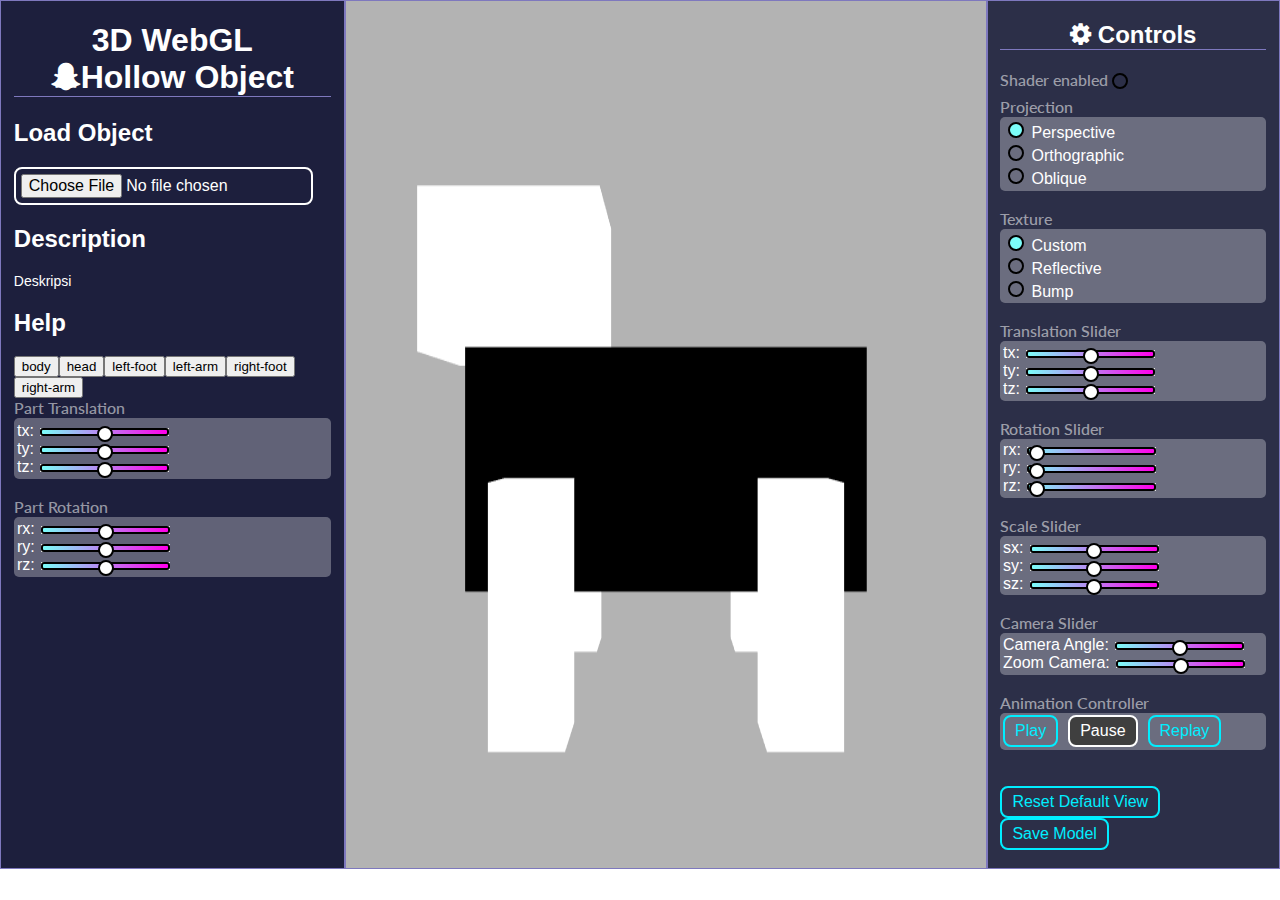
==== src/index.html @ 73cf7f7a "feat: add animationController(play, pause, replay)" ====
<!DOCTYPE html>
<html lang="en">
	<head>
		<meta charset="UTF-8" />
		<meta name="viewport" content="width=device-width, initial-scale=1.0" />
		<title>3D Web GL Hollow Object</title>
        <link rel="preconnect" href="https://fonts.googleapis.com">
        <link rel="preconnect" href="https://fonts.gstatic.com" crossorigin>
        <link rel="stylesheet" type="text/css" href="style.css" />
		<link rel="stylesheet" href="https://cdnjs.cloudflare.com/ajax/libs/font-awesome/4.7.0/css/font-awesome.min.css">
        <link href="https://fonts.cdnfonts.com/css/sf-compact-display" rel="stylesheet">
        <link href="https://fonts.googleapis.com/css2?family=Lato&display=swap" rel="stylesheet">

        <script src="js/utils.js"></script>
       
    </head>
	<body>
		<main id="app">
            <div id="left-pane" class="pane">
				<h1 style="text-align: center;">3D WebGL</br>
                    <i class="fa fa-snapchat-ghost" aria-hidden="true"></i>Hollow Object
                </h1>
                <h2>Load Object</h2>
                <input id="load" type="file" accept=".json"><br>
                
                <h2>Description</h2>
                <p style="font-size: 14px;">Deskripsi</p>
                <div id="tree-controller">
                    <h2>Help</h2>
                </div>
                <div>
					<span class="control-label">Part Translation</span>
					<div class="input-container">
                        <label for="part-tx">tx: </label>
                        <input type="range" min="-6" max="6" step="0.01" value="0" class="slider" id="part-tx" name="part-tx"><br>
                        <label for="part-ty">ty: </label>
                        <input type="range" min="-6" max="6" step="0.01" value="0" class="slider" id="part-ty" name="part-ty"><br>
                        <label for="part-tz">tz: </label>
                        <input type="range" min="-6" max="6" step="0.01" value="0" class="slider" id="part-tz" name="part-tz"><br>
                    </div>
				</div>
                <br>
				<div>
					<span class="control-label">Part Rotation</span>
                    <div class="input-container">
                        <label for="part-rx">rx: </label>
                        <input type="range" min="-180" max="180" value="0" class="slider" id="part-rx" name="part-rx"><br>
                        <label for="part-ry">ry: </label>
                        <input type="range" min="-180" max="180" value="0" class="slider" id="part-ry" name="part-ry"><br>
                        <label for="part-rz">rz: </label>
                        <input type="range" min="-180" max="180" value="0" class="slider" id="part-rz" name="part-rz"><br>
                    </div>
				</div>

			</div>
            <canvas id="canvas" width="1280px" height="720px"></canvas>
			<!-- <canvas id="canvas"></canvas> -->
			<div class="pane">
                <h2 style="text-align: center; border-bottom: 1px solid #7e78be;">
                    <i class="fa fa-gear fa-spin" style="font-size:25px"></i>
                    Controls
                </h2>
                <div>
                    <div style="display: flex; vertical-align: middle; padding-bottom: 5px;">
                        <label for="shader-state" class="control-label">Shader enabled </label>
                        <input type="checkbox" name="shader-state" id="shader-state" unchecked>
                    </div>
                </div>
                
				<div style="padding-bottom:0">
					<span class="control-label">Projection</span>
					<form class ="input-container" id="projection-option">
                        <label>
                          <input type="radio" name="projection-option" value="perspective" id="perspective" checked>
                          Perspective
                        </label>
                        <br>
                        <label>
                          <input type="radio" name="projection-option" value="orthographic" id="orthographic">
                          Orthographic
                        </label>
                        <br>
                        <label>
                          <input type="radio" name="projection-option" value="oblique" id="oblique">
                          Oblique
                        </label>
                      </form>
				</div>
                <br>
                <div style="padding-bottom:0">
					<span class="control-label">Texture</span>
					<form class ="input-container" id="texture-option">
                        <label>
                          <input type="radio" name="texture-option" value="custom" id="custom" checked>
                          Custom
                        </label>
                        <br>
                        <label>
                          <input type="radio" name="texture-option" value="reflective" id="reflective">
                          Reflective
                        </label>
                        <br>
                        <label>
                          <input type="radio" name="texture-option" value="bump" id="bump">
                          Bump
                        </label>
                      </form>
				</div>
                <br>
				<div>
					<span class="control-label">Translation Slider</span>
					<div class="input-container">
                        <label for="txField">tx: </label>
                        <input type="range" min="-6" max="6" step="0.01" value="0" class="slider" id="txField" name="txField"><br>
                        <label for="tyField">ty: </label>
                        <input type="range" min="-6" max="6" step="0.01" value="0" class="slider" id="tyField" name="tyField"><br>
                        <label for="tzField">tz: </label>
                        <input type="range" min="-6" max="6" step="0.01" value="0" class="slider" id="tzField" name="tzField"><br>
                    </div>
				</div>
                <br>
				<div>
					<span class="control-label">Rotation Slider</span>
                    <div class="input-container">
                        <label for="rxField">rx: </label>
                        <input type="range" min="0" max="360" value="0" class="slider" id="rxField" name="rxField"><br>
                        <label for="ryField">ry: </label>
                        <input type="range" min="0" max="360" value="0" class="slider" id="ryField" name="ryField"><br>
                        <label for="rzField">rz: </label>
                        <input type="range" min="0" max="360" value="0" class="slider" id="rzField" name="rzField"><br>
                    </div>
				</div>
                <br>
				<div>
					<span class="control-label">Scale Slider</span>
                    <div class="input-container">
                        <label for="sxField">sx: </label>
                        <input type="range" min="0" max="2" step="0.01" value="1" class="slider" id="sxField" name="sxField"><br>
                        <label for="syField">sy: </label>
                        <input type="range" min="0" max="2" step="0.01" value="1" class="slider" id="syField" name="syField"><br>
                        <label for="szField">sz: </label>
                        <input type="range" min="0" max="2" step="0.01" value="1" class="slider" id="szField" name="szField"><br>
                    </div>
				</div>
                <br>
				<div>
					<span class="control-label">Camera Slider</span>
                    <div class="input-container">
                        <label for="yCamera">Camera Angle: </label>
                        <input type="range" min="-360" max="360" step="1" value="0" class="slider" id="yCamera" name="yCamera"><br>
                        <label for="zoomCamera">Zoom Camera: </label>
                        <input type="range" min="0" max="2" step="0.01" value="1" class="slider" id="zoomCamera" name="zoomCamera"><br>
                        
                    </div>
				</div>
                <br>
                <div>
					<span class="control-label">Animation Controller</span>
                    <div class="input-container">
                        <div style="display: flex; ">
                            <input type="button" name="animation-state-play" id="animation-state-play" value="Play">
                            <input style="margin-left: 10px" type="button" name="animation-state-pause" id="animation-state-pause" value="Pause">
                            <input style="margin-left: 10px" type="button" name="animation-state-replay" id="animation-state-replay" value="Replay">
                        </div>
                        
                    </div>
				</div>
                <br>
                <div>
                    <br><input type="button" class="resetbutton" id="resetbutton" name="resetbutton" value="Reset Default View" >
                    <input type="button" class="savebutton" id="savebutton" name="savebutton" value="Save Model" >
                </div>
                <br>
			</div>		
		</main>
	</body>
    <script type="text/javascript" src="js/script.js"></script>
    <script type="text/javascript" src="js/obj.js"></script>
    <script type="text/javascript" src="js/draw.js"></script>
    <!-- <script type="text/javascript" src="js/tes.js"></script> -->
</html>
---- src/style.css ----
@font-face {
	font-family: "SF Compact";
	src: url("https://cdn.apple.com/fonts/SFCompact/SFCompact-Regular.otf");
	/* ganti URL dengan URL yang sesuai */
}

html {
	height: 100%;
}

body {
	background-color: #fff;
	font-family: "SF Compact", sans-serif;
	color: #fff;
	margin: 0;
	padding: 0;
	min-height: 100vh;
}

main {
	width: 100%;
	height: 100%;
	margin: 0;
	padding: 0;
	position: relative;
	display: flex;
}

p {
	font-size: medium;
}

strong {
	text-decoration: underline;
}

#left-pane {
	width: 25%;
	background-color: #1d1f3d;
	border: 1px solid #7e78be;
}

#canvas {
	background-color: rgb(44, 47, 72, 0.6);
	border: 1px solid #7e78be;
	width: 50%;
}

.pane {
	border: 1px solid #7e78be;
	background-color: #2c2f48;
	width: 25%;
	padding-left: 1%;
	padding-right: 1%;
}

h1 {
	border-bottom: 1px solid #7e78be;
}

.control-label {
	font-family: "Lato", sans-serif;
	font-weight: 500;
	color: rgba(255, 255, 255, 0.55);
}

.input-container {
	background-color: rgba(255, 255, 255, 0.3);
	border-radius: 5px;
	padding: 1%;
}

input[type="range"] {
	-webkit-appearance: none;
}

input[type="range"]::-webkit-slider-runnable-track {
	width: 300px;
	height: 8px;
	background-image: linear-gradient(to right, #7bfdf9, #ff00ea);
	border-radius: 3px;
	border: 2px solid #000;
}

input[type="range"]::-webkit-slider-thumb {
	-webkit-appearance: none;
	border: none;
	height: 16px;
	width: 16px;
	border-radius: 50%;
	background: white;
	border: 2px solid #000;
	margin-top: -4px;
}

input[type="radio"] {
	-webkit-appearance: none;
	-moz-appearance: none;
	appearance: none;
	border-radius: 50%;
	width: 16px;
	height: 16px;
	border: 2px solid #000;
	outline: none;
	transition: background-color 0.2s ease;
}

input[type="radio"]:checked {
	background-color: #7bfdf9;
}

input[type="checkbox"] {
	-webkit-appearance: none;
	-moz-appearance: none;
	appearance: none;
	border-radius: 50%;
	width: 16px;
	height: 16px;
	border: 2px solid #000;
	outline: none;
	transition: background-color 0.2s ease;
}

input[type="checkbox"]:checked {
	background-color: #7bfdf9;
}

input[type="button"] {
	padding: 5px 10px;
	font-size: 16px;
	color: #00eeff;
	background-color: transparent;
	border: 2px solid #00eeff;
	transition: all 0.2s ease;
	border-radius: 8px;
	align-self: center;
}

input[type="button"]:hover {
	background-color: #00eeff;
	color: #fff;
	text-decoration: none;
	cursor: pointer;
}

input[type="button"]:disabled {
	background-color: #3f3f3f;
	color: #fff;
	text-decoration: none;
	cursor: pointer;
	border: 2px solid #fff;
}

input[type="file"] {
	padding: 5px 5px;
	font-size: 16px;
	color: #fff;
	background-color: transparent;
	border: 2px solid #fff;
	transition: all 0.2s ease;
	border-radius: 8px;
	align-self: center;
	max-width: 90%;
}
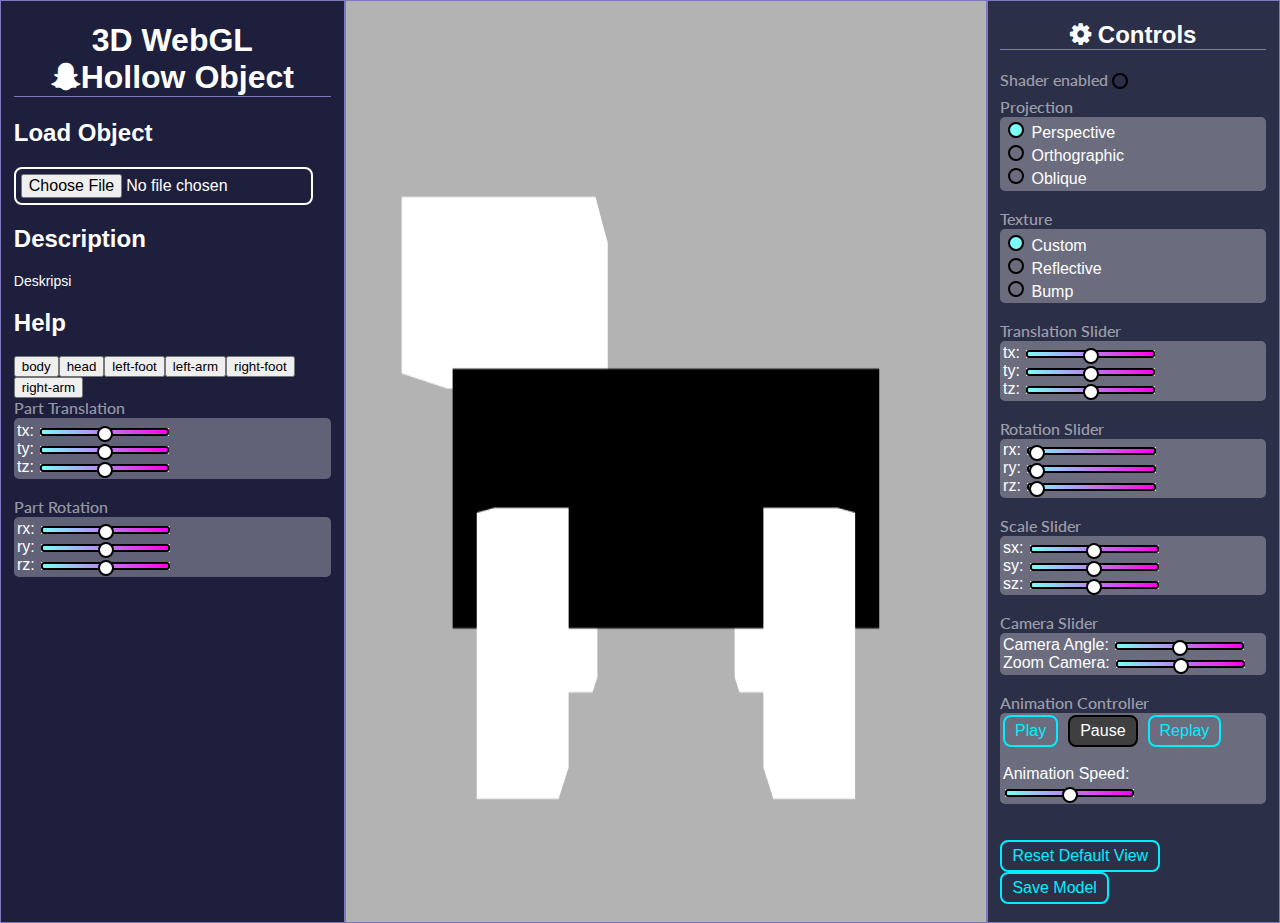
==== commit 44a21230: "feat: add animation speed controller" ====
--- a/src/index.html
+++ b/src/index.html
@@ -157,11 +157,15 @@
                 <div>
 					<span class="control-label">Animation Controller</span>
                     <div class="input-container">
+                        
                         <div style="display: flex; ">
                             <input type="button" name="animation-state-play" id="animation-state-play" value="Play">
                             <input style="margin-left: 10px" type="button" name="animation-state-pause" id="animation-state-pause" value="Pause">
                             <input style="margin-left: 10px" type="button" name="animation-state-replay" id="animation-state-replay" value="Replay">
                         </div>
+                        <br>
+                        <label for="animationSpeed">Animation Speed: </label>
+                        <input type="range" min="0" max="20" step="5" value="10" class="slider" id="animation-speed" name="animation-speed"><br>
                         
                     </div>
 				</div>
--- a/src/style.css
+++ b/src/style.css
@@ -148,7 +148,7 @@
 	color: #fff;
 	text-decoration: none;
 	cursor: pointer;
-	border: 2px solid #fff;
+	border: 2px solid #000000;
 }
 
 input[type="file"] {
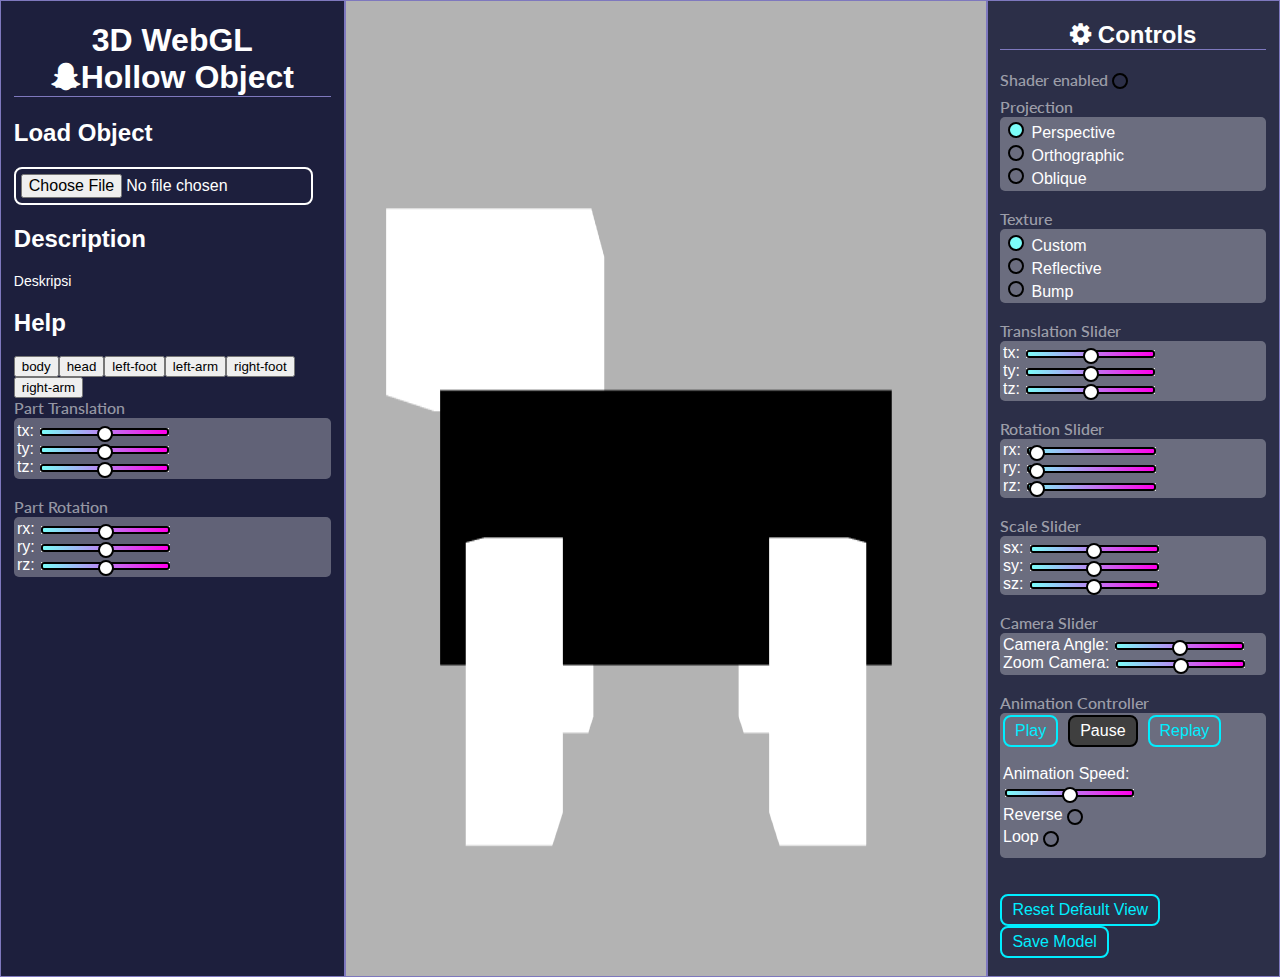
==== commit 64903b97: "feat: amation reverse and loop" ====
--- a/src/index.html
+++ b/src/index.html
@@ -167,6 +167,14 @@
                         <label for="animationSpeed">Animation Speed: </label>
                         <input type="range" min="0" max="20" step="5" value="10" class="slider" id="animation-speed" name="animation-speed"><br>
                         
+                        <div style="display: flex; vertical-align: middle; padding-top: 5px;">
+                            <label for="animation-reverse">Reverse </label>
+                            <input type="checkbox" name="animation-reverse" id="animation-reverse" unchecked>
+                        </div>
+                        <div style="display: flex; vertical-align: middle; padding-bottom: 5px;">
+                            <label for="animation-loop">Loop </label>
+                            <input type="checkbox" name="animation-loop" id="animation-loop" unchecked>
+                        </div>
                     </div>
 				</div>
                 <br>
--- a/src/style.css
+++ b/src/style.css
@@ -9,12 +9,13 @@
 }
 
 body {
-	background-color: #fff;
+	background-color: #1d1f3d;
 	font-family: "SF Compact", sans-serif;
 	color: #fff;
 	margin: 0;
 	padding: 0;
 	min-height: 100vh;
+	/* height: 100%; */
 }
 
 main {
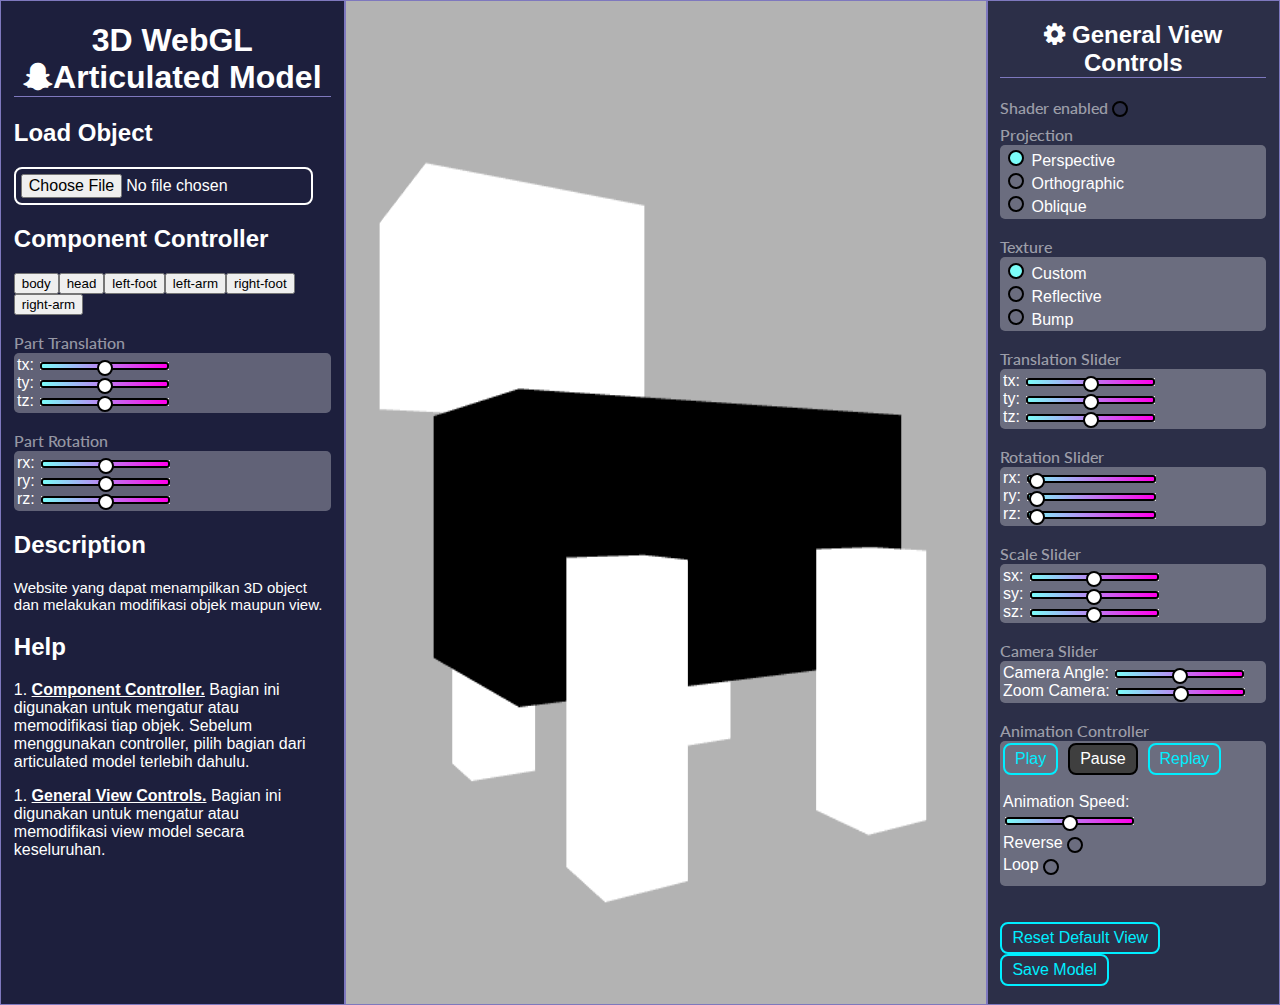
==== commit 6b9ecbdd: "feat: deskripsi, help, readme" ====
--- a/src/index.html
+++ b/src/index.html
@@ -3,7 +3,7 @@
 	<head>
 		<meta charset="UTF-8" />
 		<meta name="viewport" content="width=device-width, initial-scale=1.0" />
-		<title>3D Web GL Hollow Object</title>
+		<title>3D Web GL Articulated Model</title>
         <link rel="preconnect" href="https://fonts.googleapis.com">
         <link rel="preconnect" href="https://fonts.gstatic.com" crossorigin>
         <link rel="stylesheet" type="text/css" href="style.css" />
@@ -18,17 +18,15 @@
 		<main id="app">
             <div id="left-pane" class="pane">
 				<h1 style="text-align: center;">3D WebGL</br>
-                    <i class="fa fa-snapchat-ghost" aria-hidden="true"></i>Hollow Object
+                    <i class="fa fa-snapchat-ghost" aria-hidden="true"></i>Articulated Model
                 </h1>
                 <h2>Load Object</h2>
                 <input id="load" type="file" accept=".json"><br>
                 
-                <h2>Description</h2>
-                <p style="font-size: 14px;">Deskripsi</p>
-                <div id="tree-controller">
-                    <h2>Help</h2>
-                </div>
-                <div>
+                <div>
+                    <h2>Component Controller</h2>
+                    <div id="tree-controller"></div>
+                    <br>
 					<span class="control-label">Part Translation</span>
 					<div class="input-container">
                         <label for="part-tx">tx: </label>
@@ -51,14 +49,22 @@
                         <input type="range" min="-180" max="180" value="0" class="slider" id="part-rz" name="part-rz"><br>
                     </div>
 				</div>
+                <h2>Description</h2>
+                <p style="font-size: 15px;">Website yang dapat menampilkan 3D object dan melakukan modifikasi objek maupun view.</p>
+                <h2>Help</h2>
+                <div style="font-size: 12px;">
+                    <p>1. <strong>Component Controller.</strong> Bagian ini digunakan untuk mengatur atau memodifikasi tiap objek. Sebelum menggunakan controller, pilih bagian dari articulated model terlebih dahulu.</p>                    
+                    <p>1. <strong>General View Controls.</strong> Bagian ini digunakan untuk mengatur atau memodifikasi view model secara keseluruhan.</p>                    
+                </div>
 
 			</div>
             <canvas id="canvas" width="1280px" height="720px"></canvas>
 			<!-- <canvas id="canvas"></canvas> -->
+            
 			<div class="pane">
                 <h2 style="text-align: center; border-bottom: 1px solid #7e78be;">
                     <i class="fa fa-gear fa-spin" style="font-size:25px"></i>
-                    Controls
+                    General View Controls
                 </h2>
                 <div>
                     <div style="display: flex; vertical-align: middle; padding-bottom: 5px;">
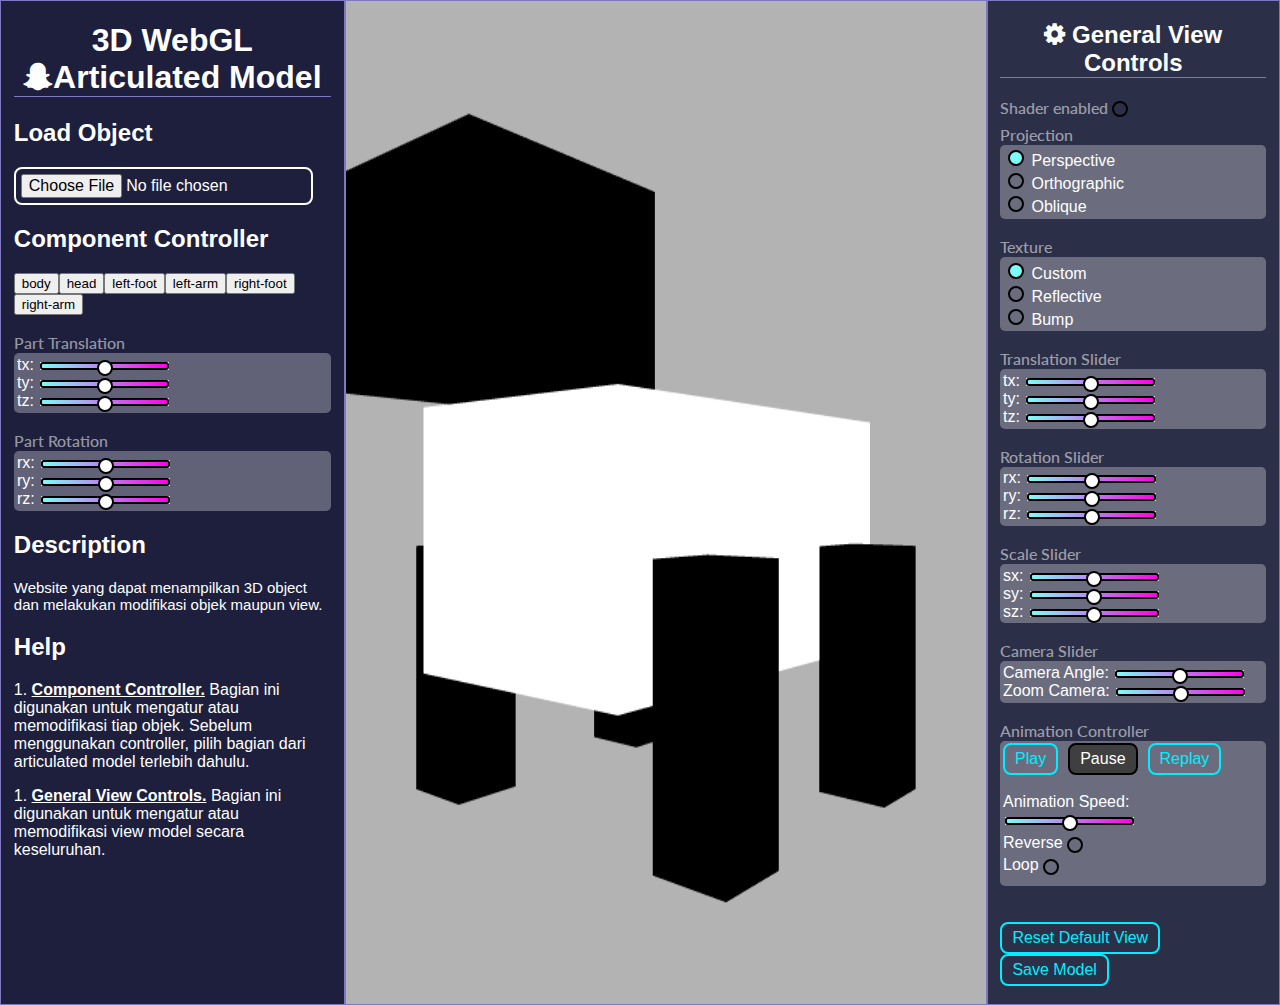
==== commit 686e2dfa: "feat: add save obj" ====
--- a/src/index.html
+++ b/src/index.html
@@ -129,11 +129,11 @@
 					<span class="control-label">Rotation Slider</span>
                     <div class="input-container">
                         <label for="rxField">rx: </label>
-                        <input type="range" min="0" max="360" value="0" class="slider" id="rxField" name="rxField"><br>
+                        <input type="range" min="-180" max="180" value="0" class="slider" id="rxField" name="rxField"><br>
                         <label for="ryField">ry: </label>
-                        <input type="range" min="0" max="360" value="0" class="slider" id="ryField" name="ryField"><br>
+                        <input type="range" min="-180" max="180" value="0" class="slider" id="ryField" name="ryField"><br>
                         <label for="rzField">rz: </label>
-                        <input type="range" min="0" max="360" value="0" class="slider" id="rzField" name="rzField"><br>
+                        <input type="range" min="-180" max="180" value="0" class="slider" id="rzField" name="rzField"><br>
                     </div>
 				</div>
                 <br>
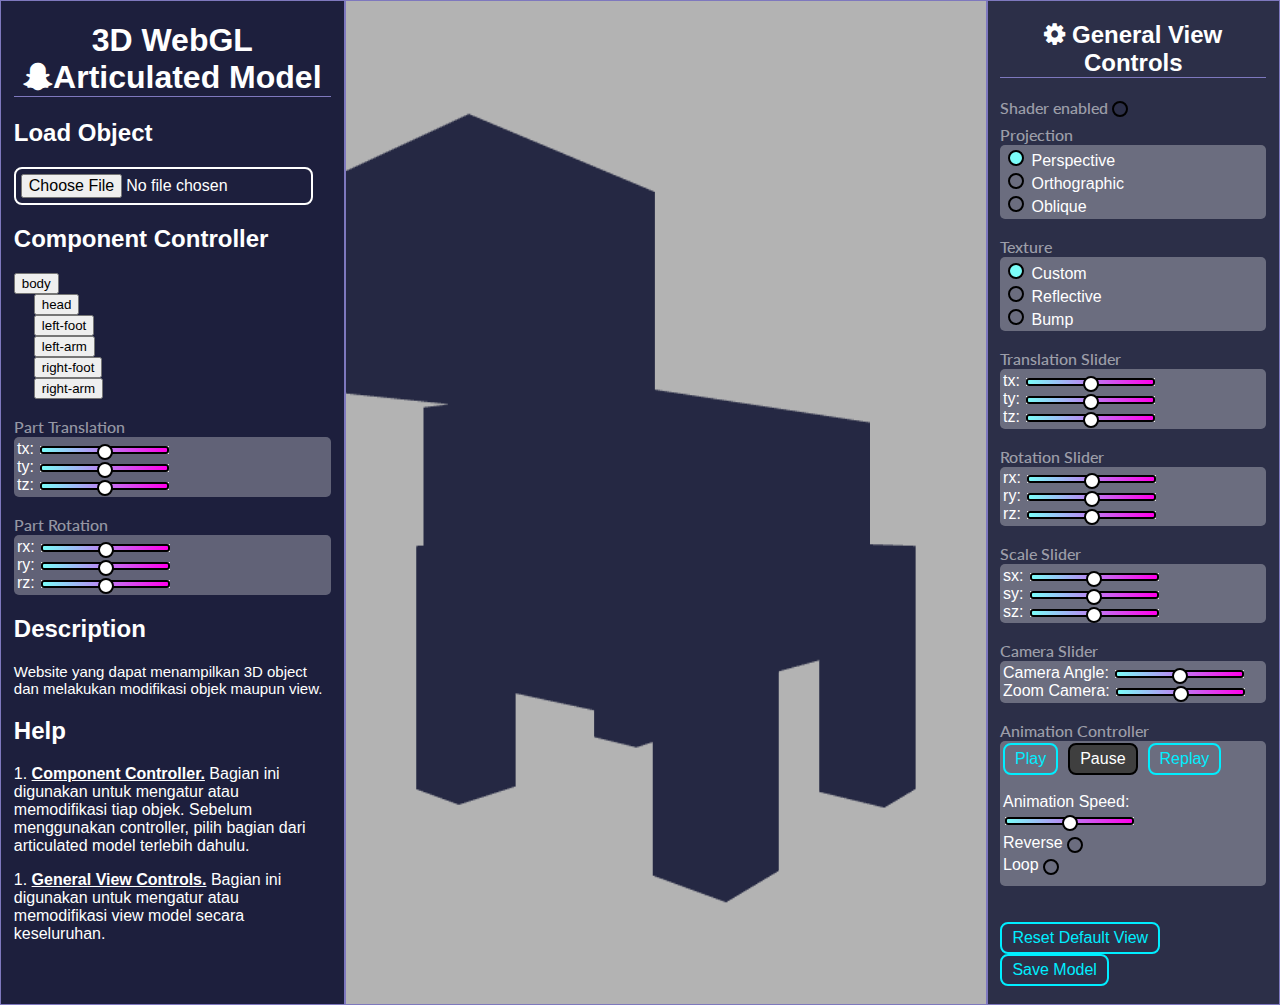
==== commit 870c7599: "feat: add image texture" ====
--- a/src/index.html
+++ b/src/index.html
@@ -97,17 +97,17 @@
 					<span class="control-label">Texture</span>
 					<form class ="input-container" id="texture-option">
                         <label>
-                          <input type="radio" name="texture-option" value="custom" id="custom" checked>
+                          <input type="radio" name="texture-option" value="1" id="custom" checked>
                           Custom
                         </label>
                         <br>
                         <label>
-                          <input type="radio" name="texture-option" value="reflective" id="reflective">
+                          <input type="radio" name="texture-option" value="2" id="reflective">
                           Reflective
                         </label>
                         <br>
                         <label>
-                          <input type="radio" name="texture-option" value="bump" id="bump">
+                          <input type="radio" name="texture-option" value="3" id="bump">
                           Bump
                         </label>
                       </form>
@@ -194,6 +194,7 @@
 	</body>
     <script type="text/javascript" src="js/script.js"></script>
     <script type="text/javascript" src="js/obj.js"></script>
+    <script type="text/javascript" src="js/texture.js"></script>
     <script type="text/javascript" src="js/draw.js"></script>
     <!-- <script type="text/javascript" src="js/tes.js"></script> -->
 </html>
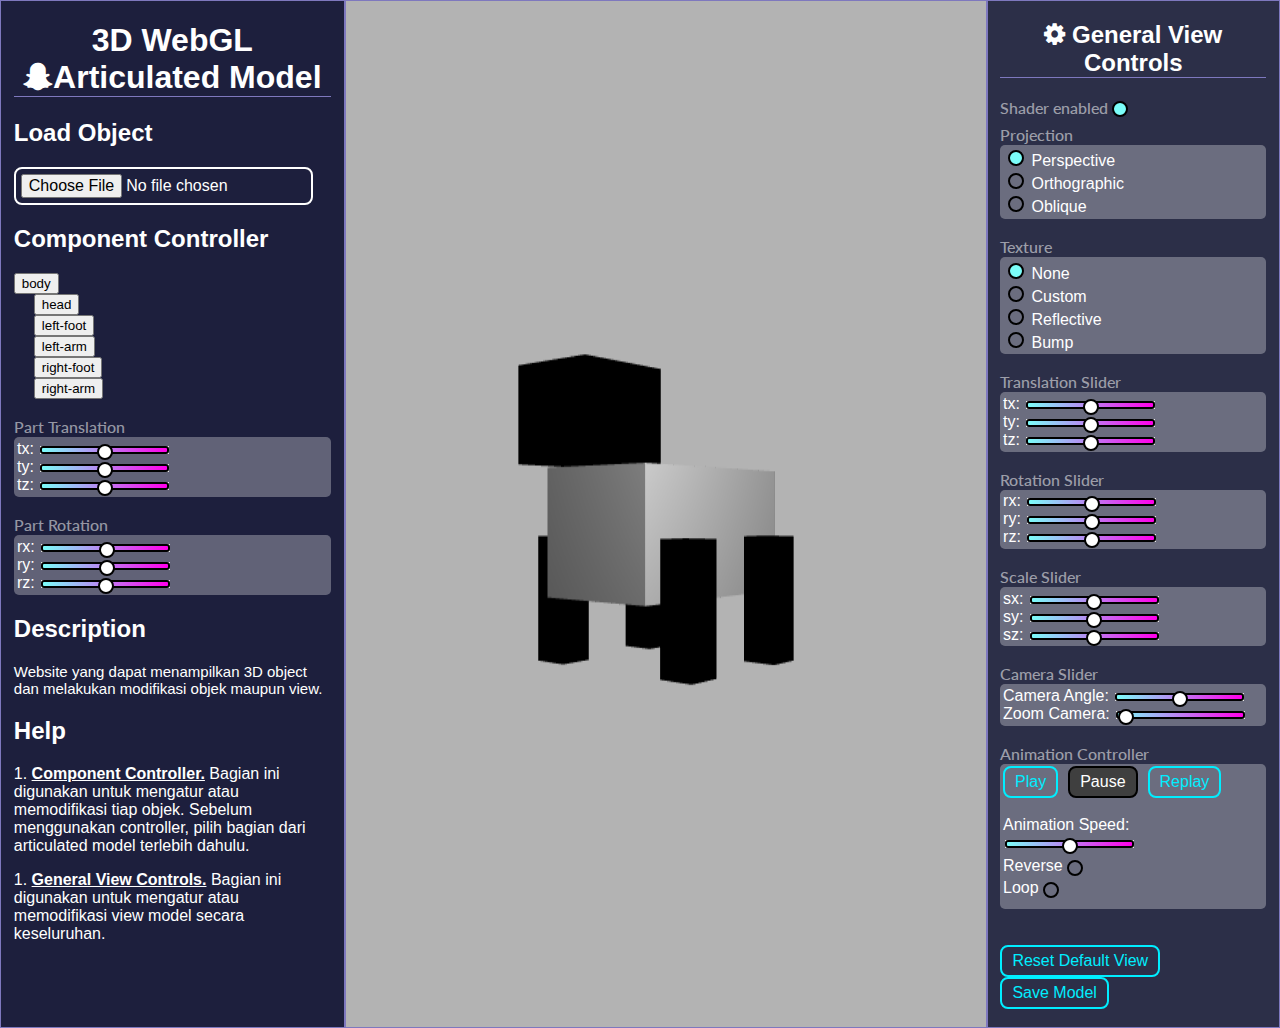
==== commit 8c32e292: "fix shader + add image url to each models" ====
--- a/src/index.html
+++ b/src/index.html
@@ -97,7 +97,12 @@
 					<span class="control-label">Texture</span>
 					<form class ="input-container" id="texture-option">
                         <label>
-                          <input type="radio" name="texture-option" value="1" id="custom" checked>
+                          <input type="radio" name="texture-option" value="0" id="custom" checked>
+                          None
+                        </label>
+                        <br>
+                        <label>
+                          <input type="radio" name="texture-option" value="1" id="custom">
                           Custom
                         </label>
                         <br>
